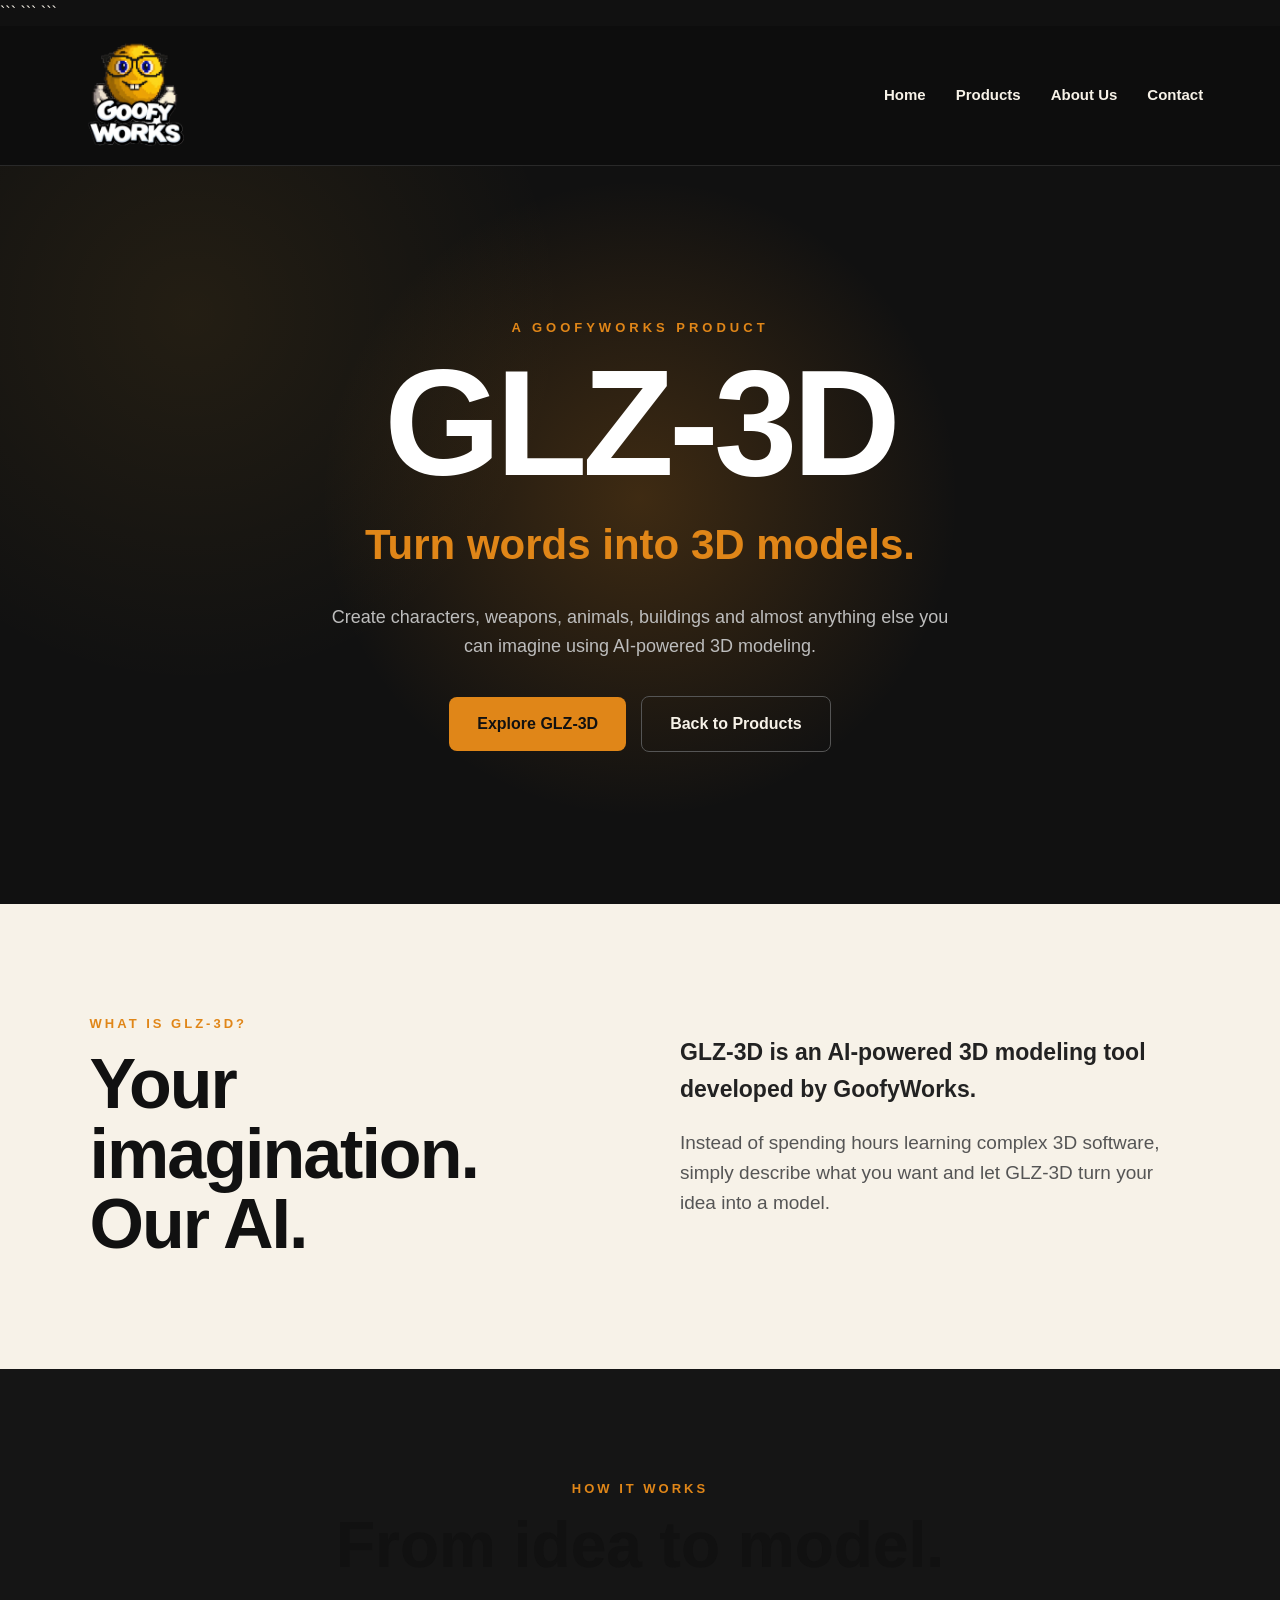
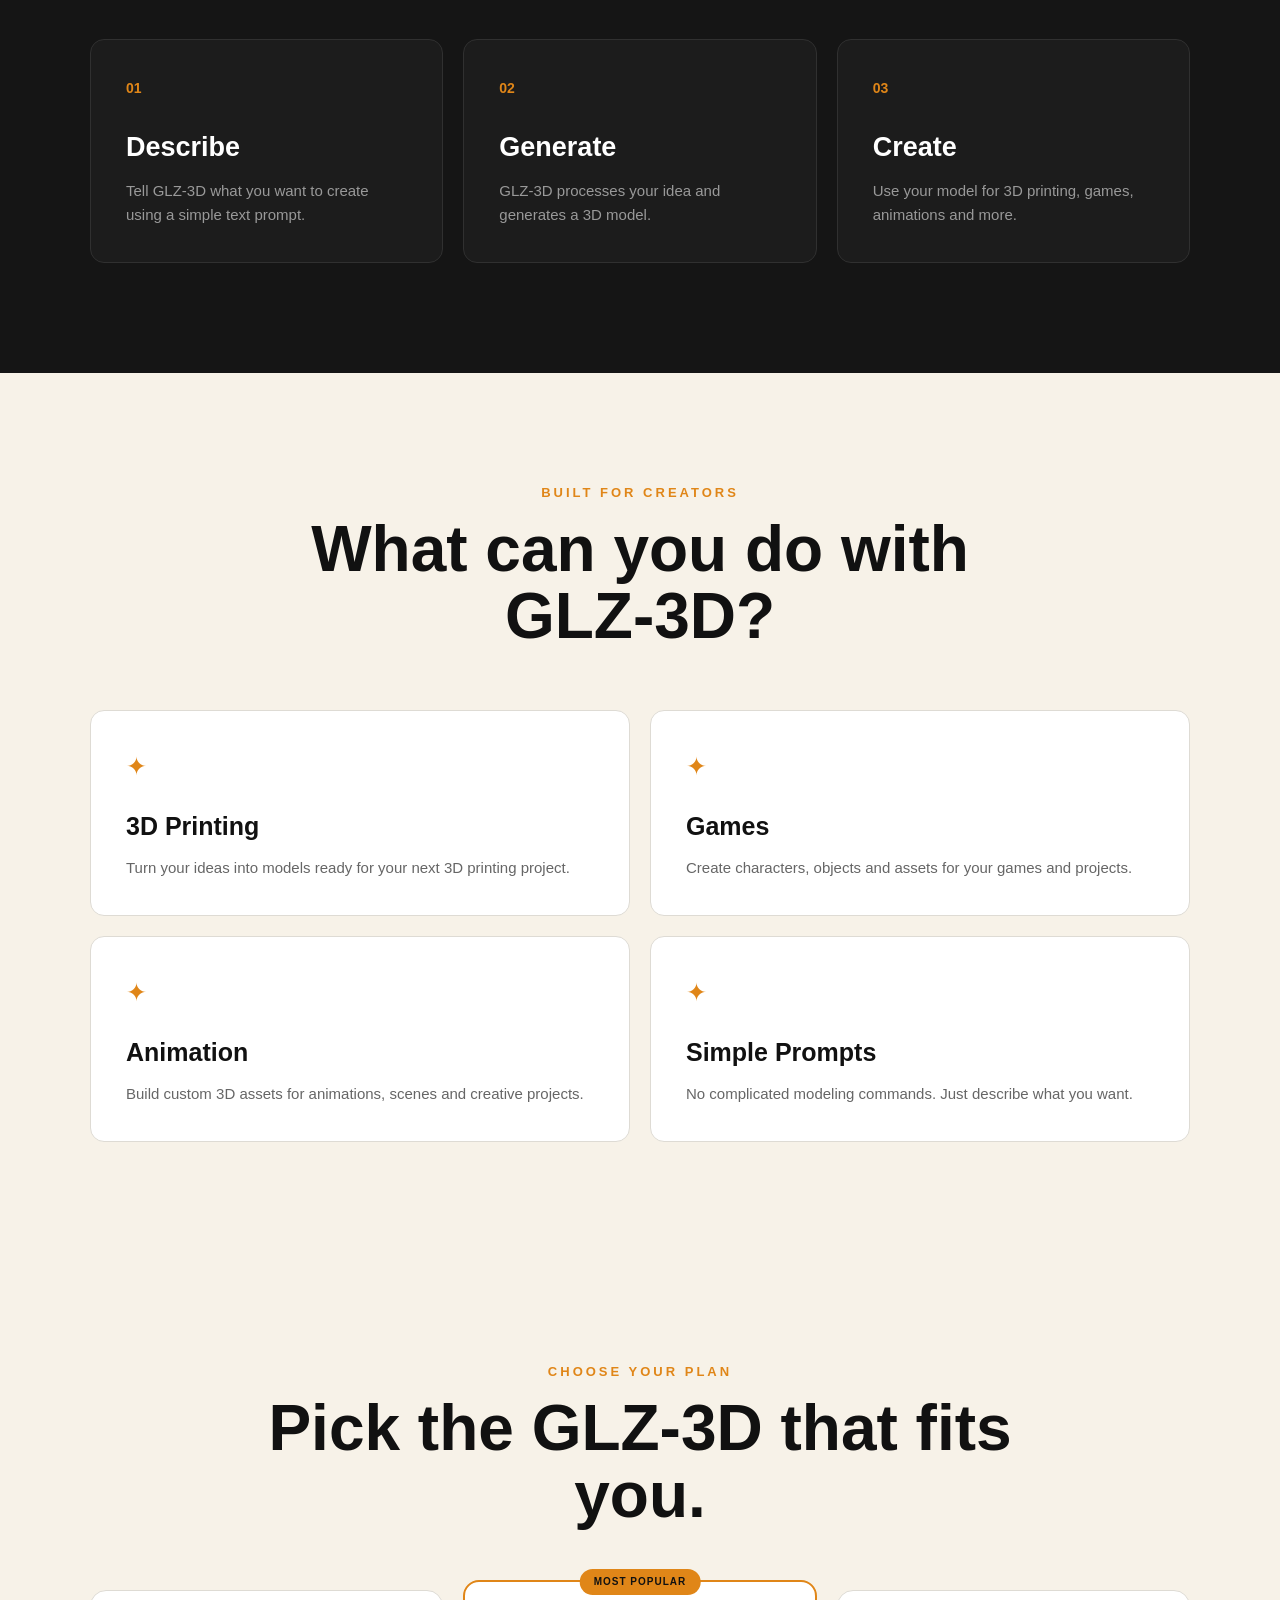
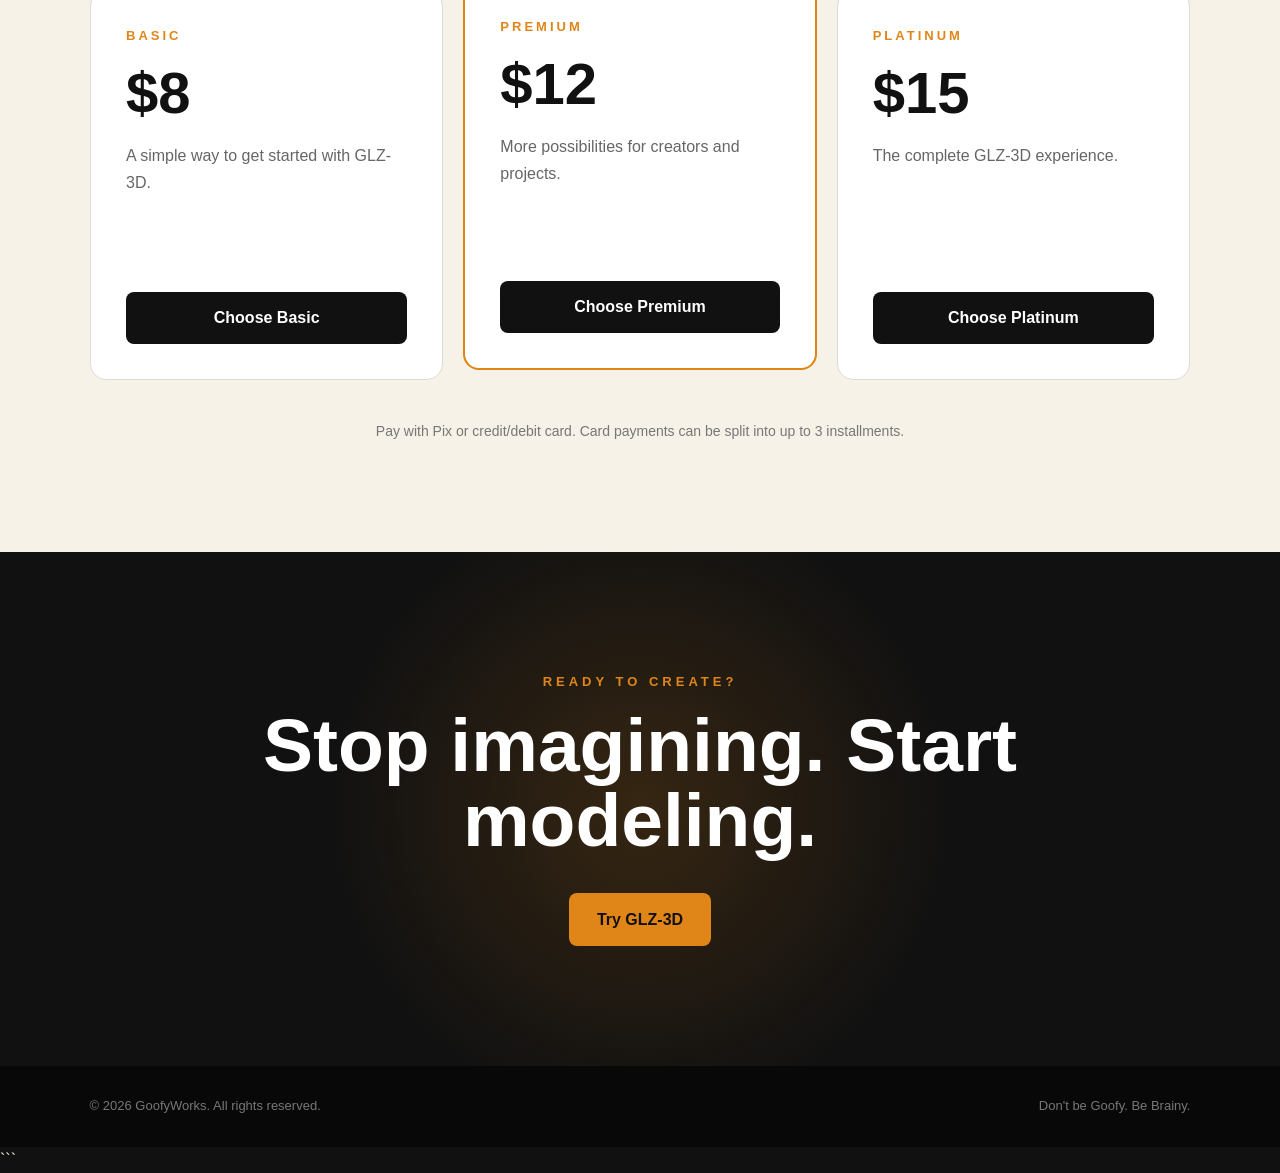
==== pages/glz-3d.html @ abd8f575 "Initial GoofyWorks website" ====
<!DOCTYPE html>

<html lang="en">
<head>
    <meta charset="UTF-8">
    <meta name="viewport" content="width=device-width, initial-scale=1.0">

```
<title>GLZ-3D — GoofyWorks</title>

<link rel="stylesheet" href="../assets/css/style.css">
```

</head>

<body>

```
<!-- HEADER -->
<header class="header">

    <a href="../index.html" class="logo">
        <img src="../assets/img/logo.png" alt="GoofyWorks">
    </a>

    <nav class="nav">
        <a href="../index.html">Home</a>
        <a href="products.html">Products</a>
        <a href="about.html">About Us</a>
        <a href="contact.html">Contact</a>
    </nav>

</header>


<!-- GLZ-3D HERO -->
<main>

    <section class="glz-hero">

        <div class="glz-hero-content">

            <p class="glz-label">
                A GOOFYWORKS PRODUCT
            </p>

            <h1>
                GLZ-3D
            </h1>

            <h2>
                Turn words into 3D models.
            </h2>

            <p>
                Create characters, weapons, animals, buildings
                and almost anything else you can imagine
                using AI-powered 3D modeling.
            </p>

            <div class="glz-buttons">

                <a href="#features" class="hero-button">
                    Explore GLZ-3D
                </a>

                <a href="products.html" class="glz-secondary-button">
                    Back to Products
                </a>

            </div>

        </div>

    </section>


    <!-- ABOUT GLZ-3D -->
    <section class="glz-about">

        <div class="glz-section-heading">

            <p>
                WHAT IS GLZ-3D?
            </p>

            <h2>
                Your imagination.
                <br>
                Our AI.
            </h2>

        </div>

        <div class="glz-about-text">

            <p>
                GLZ-3D is an AI-powered 3D modeling tool
                developed by GoofyWorks.
            </p>

            <p>
                Instead of spending hours learning complex
                3D software, simply describe what you want
                and let GLZ-3D turn your idea into a model.
            </p>

        </div>

    </section>


    <!-- HOW IT WORKS -->
    <section class="glz-how">

        <div class="glz-section-title">

            <p>
                HOW IT WORKS
            </p>

            <h2>
                From idea to model.
            </h2>

        </div>


        <div class="glz-steps">

            <article class="glz-step">

                <span>
                    01
                </span>

                <h3>
                    Describe
                </h3>

                <p>
                    Tell GLZ-3D what you want to create
                    using a simple text prompt.
                </p>

            </article>


            <article class="glz-step">

                <span>
                    02
                </span>

                <h3>
                    Generate
                </h3>

                <p>
                    GLZ-3D processes your idea and generates
                    a 3D model.
                </p>

            </article>


            <article class="glz-step">

                <span>
                    03
                </span>

                <h3>
                    Create
                </h3>

                <p>
                    Use your model for 3D printing, games,
                    animations and more.
                </p>

            </article>

        </div>

    </section>


    <!-- FEATURES -->
    <section class="glz-features" id="features">

        <div class="glz-section-title">

            <p>
                BUILT FOR CREATORS
            </p>

            <h2>
                What can you do with GLZ-3D?
            </h2>

        </div>


        <div class="glz-feature-grid">

            <article class="glz-feature-card">

                <span>
                    ✦
                </span>

                <h3>
                    3D Printing
                </h3>

                <p>
                    Turn your ideas into models ready
                    for your next 3D printing project.
                </p>

            </article>


            <article class="glz-feature-card">

                <span>
                    ✦
                </span>

                <h3>
                    Games
                </h3>

                <p>
                    Create characters, objects and assets
                    for your games and projects.
                </p>

            </article>


            <article class="glz-feature-card">

                <span>
                    ✦
                </span>

                <h3>
                    Animation
                </h3>

                <p>
                    Build custom 3D assets for animations,
                    scenes and creative projects.
                </p>

            </article>


            <article class="glz-feature-card">

                <span>
                    ✦
                </span>

                <h3>
                    Simple Prompts
                </h3>

                <p>
                    No complicated modeling commands.
                    Just describe what you want.
                </p>

            </article>

        </div>

    </section>


<!-- PRICING -->
<section class="glz-pricing">

    <div class="glz-section-title">

        <p>
            CHOOSE YOUR PLAN
        </p>

        <h2>
            Pick the GLZ-3D
            that fits you.
        </h2>

    </div>


    <div class="glz-pricing-grid">

        <article class="glz-plan">

            <span class="glz-plan-name">
                BASIC
            </span>

            <h3>
                $8
            </h3>

            <p>
                A simple way to get started
                with GLZ-3D.
            </p>

            <a href="#" class="glz-plan-button">
                Choose Basic
            </a>

        </article>


        <article class="glz-plan glz-plan-featured">

            <span class="glz-plan-badge">
                MOST POPULAR
            </span>

            <span class="glz-plan-name">
                PREMIUM
            </span>

            <h3>
                $12
            </h3>

            <p>
                More possibilities for
                creators and projects.
            </p>

            <a href="#" class="glz-plan-button">
                Choose Premium
            </a>

        </article>


        <article class="glz-plan">

            <span class="glz-plan-name">
                PLATINUM
            </span>

            <h3>
                $15
            </h3>

            <p>
                The complete GLZ-3D
                experience.
            </p>

            <a href="#" class="glz-plan-button">
                Choose Platinum
            </a>

        </article>

    </div>


    <p class="glz-payment-info">
        Pay with Pix or credit/debit card.
        Card payments can be split into up to
        3 installments.
    </p>

</section>



    <!-- CTA -->
    <section class="glz-cta">

        <p>
            READY TO CREATE?
        </p>

        <h2>
            Stop imagining.
            Start modeling.
        </h2>

        <a href="#" class="hero-button">
            Try GLZ-3D
        </a>

    </section>

</main>


<!-- FOOTER -->
<footer class="footer">

    <p>
        © 2026 GoofyWorks. All rights reserved.
    </p>

    <p>
        Don't be Goofy. Be Brainy.
    </p>

</footer>
```

</body>
</html>
---- assets/css/style.css ----
/* ================================
   GOOFYWORKS - GLOBAL
================================ */

* {
    margin: 0;
    padding: 0;
    box-sizing: border-box;
}

html {
    scroll-behavior: smooth;
}

body {
    font-family: Arial, Helvetica, sans-serif;
    background: #111111;
    color: #f7f2e8;
    line-height: 1.6;
}

a {
    color: inherit;
    text-decoration: none;
}


/* ================================
   HEADER
================================ */

    .header {
    width: 100%;
    padding: 12px 6%;
    display: flex;
    align-items: center;
    justify-content: space-between;

    background: #0d0d0d;
    border-bottom: 1px solid #292929;

    position: sticky;
    top: 0;
    z-index: 1000;
}

.logo img {
    width: 115px;
    display: block;
}

.nav {
    display: flex;
    align-items: center;
    gap: 30px;
}

.nav a {
    font-size: 15px;
    font-weight: 600;
    color: #f7f2e8;

    transition: color 0.25s ease;
}

.nav a:hover {
    color: #e08618;
}


/* ================================
   HERO
================================ */

.hero {
    min-height: 82vh;

    display: flex;
    align-items: center;
    justify-content: center;

    text-align: center;

    padding: 80px 7%;

    background:
        radial-gradient(
            circle at 50% 40%,
            rgba(224, 134, 24, 0.18),
            transparent 45%
        ),
        #111111;
}

.hero-content {
    max-width: 900px;
}

.hero-tag {
    margin-bottom: 20px;

    color: #e08618;

    font-size: 14px;
    font-weight: 800;
    letter-spacing: 4px;
}

.hero h1 {
    font-size: clamp(45px, 7vw, 90px);
    line-height: 1.02;
    margin-bottom: 25px;

    color: #ffffff;
}

.hero-description {
    max-width: 600px;
    margin: 0 auto 35px;

    color: #bdbdbd;
    font-size: 18px;
}

.hero-button {
    display: inline-block;

    padding: 14px 28px;

    background: #e08618;
    color: #111111;

    border-radius: 8px;

    font-weight: 800;

    transition:
        transform 0.25s ease,
        background 0.25s ease;
}

.hero-button:hover {
    background: #ffad32;
    transform: translateY(-3px);
}


/* ================================
   PRODUCTS
================================ */

.products-preview {
    padding: 100px 7%;

    background: #f7f2e8;
    color: #111111;
}

.section-title {
    text-align: center;
    margin-bottom: 55px;
}

.section-title p,
.section-label {
    color: #e08618;

    font-size: 13px;
    font-weight: 800;
    letter-spacing: 3px;
}

.section-title h2 {
    margin-top: 8px;

    font-size: clamp(36px, 5vw, 60px);
}


/* ================================
   PRODUCT CARDS
================================ */

.product-grid {
    max-width: 1200px;
    margin: 0 auto;

    display: grid;

    grid-template-columns: repeat(3, 1fr);

    gap: 20px;
}

.product-card {
    min-height: 230px;

    padding: 30px;

    background: #ffffff;

    border: 1px solid #dedbd4;
    border-radius: 14px;

    position: relative;
    overflow: hidden;

    transition:
        transform 0.25s ease,
        box-shadow 0.25s ease;
}

.product-card::before {
    content: "";

    position: absolute;

    width: 90px;
    height: 90px;

    background: #e08618;

    border-radius: 50%;

    top: -45px;
    right: -45px;

    opacity: 0.25;
}

.product-card:hover {
    transform: translateY(-8px);

    box-shadow:
        0 15px 35px rgba(0, 0, 0, 0.12);
}

.product-number {
    font-size: 13px;
    font-weight: 800;

    color: #e08618;
}

.product-card h3 {
    margin-top: 25px;

    font-size: 26px;
}

.product-card p {
    margin: 8px 0 25px;

    color: #666666;
}

.product-card a {
    font-weight: 800;

    color: #111111;

    transition: color 0.2s ease;
}

.product-card a:hover {
    color: #e08618;
}


/* ================================
   ABOUT
================================ */

.about-preview {
    padding: 110px 7%;

    display: grid;

    grid-template-columns: 1fr 1fr;

    gap: 80px;

    align-items: center;

    background: #151515;
}

.about-preview h2 {
    margin-top: 15px;

    max-width: 600px;

    font-size: clamp(36px, 5vw, 65px);
    line-height: 1.05;

    color: #ffffff;
}

.about-preview > p {
    max-width: 550px;

    color: #bdbdbd;

    font-size: 19px;
}


/* ================================
   FOOTER
================================ */

.footer {
    padding: 30px 7%;

    display: flex;
    justify-content: space-between;
    gap: 20px;

    background: #080808;

    color: #777777;

    font-size: 13px;
}


/* ================================
   RESPONSIVE
================================ */

@media (max-width: 850px) {

    .header {
        padding: 16px 5%;
    }

    .nav {
        gap: 15px;
    }

    .nav a {
        font-size: 13px;
    }

    .product-grid {
        grid-template-columns: repeat(2, 1fr);
    }

    .about-preview {
        grid-template-columns: 1fr;
        gap: 35px;
    }
}


@media (max-width: 600px) {

    .header {
        flex-direction: column;
        gap: 18px;
    }

    .hero {
        min-height: 75vh;
        padding: 70px 5%;
    }

    .hero h1 {
        font-size: 45px;
    }

    .product-grid {
        grid-template-columns: 1fr;
    }

    .products-preview {
        padding: 75px 5%;
    }

    .about-preview {
        padding: 75px 5%;
    }

    .footer {
        flex-direction: column;
        text-align: center;
    }
}

/* ============================= */
/* PRODUCTS PAGE                 */
/* ============================= */

.products-page {
padding: 100px 7%;
min-height: 85vh;
background:
radial-gradient(
circle at 80% 20%,
rgba(224, 134, 24, 0.12),
transparent 35%
),
#111111;
}

.products-page-title {
max-width: 850px;
margin: 0 auto 70px;
text-align: center;
}

.products-page-title > p:first-child {
color: #e08618;
font-size: 13px;
font-weight: 800;
letter-spacing: 3px;
}

.products-page-title h1 {
margin-top: 10px;
font-size: clamp(48px, 7vw, 80px);
line-height: 1;
color: #ffffff;
}

.products-page-description {
margin: 25px auto 0;
max-width: 600px;
color: #bdbdbd;
font-size: 18px;
}

/* PRODUCT LIST */

.products-list {
max-width: 1100px;
margin: 0 auto;
display: grid;
grid-template-columns: repeat(2, 1fr);
gap: 22px;
}

/* PRODUCT CARD */

.product-page-card {
position: relative;
padding: 35px;
min-height: 300px;
background: #191919;
border: 1px solid #303030;
border-radius: 16px;
overflow: hidden;

transition:
    transform 0.25s ease,
    border-color 0.25s ease,
    box-shadow 0.25s ease;

}

.product-page-card:hover {
transform: translateY(-6px);
border-color: #e08618;
box-shadow:
0 15px 35px rgba(0, 0, 0, 0.25);
}

/* ORANGE DECORATION */

.product-page-card::after {
content: "";


position: absolute;

width: 150px;
height: 150px;

right: -75px;
bottom: -75px;

background: #e08618;

border-radius: 50%;

opacity: 0.08;

transition:
    transform 0.3s ease,
    opacity 0.3s ease;

}

.product-page-card:hover::after {
transform: scale(1.4);
opacity: 0.13;
}

/* NUMBER */

.product-page-card .product-number {
color: #e08618;
}

/* STATUS */

.product-status {
display: inline-block;


margin-left: 15px;

padding: 4px 9px;

border-radius: 20px;

background: rgba(224, 134, 24, 0.12);

color: #e08618;

font-size: 10px;
font-weight: 800;

letter-spacing: 1px;


}

.product-status.coming {
background: rgba(255, 255, 255, 0.06);
color: #777777;
}

/* PRODUCT NAME */

.product-page-card h2 {
margin-top: 28px;


font-size: 34px;

color: #ffffff;

}

/* PRODUCT TYPE */

.product-page-card h3 {
margin-top: 5px;

font-size: 16px;
font-weight: 600;

color: #e08618;

}

/* DESCRIPTION */

.product-page-card > p {
max-width: 500px;

margin-top: 18px;

color: #a7a7a7;

font-size: 15px;

}

/* BUTTON */

.product-button {
display: inline-block;


margin-top: 25px;

padding: 11px 18px;

background: #e08618;

color: #111111;

border-radius: 7px;

font-size: 14px;
font-weight: 800;

transition:
    transform 0.2s ease,
    background 0.2s ease;

}

.product-button:hover {
background: #ffad32;
transform: translateX(4px);
}

/* FEATURED GLZ-3D */

.product-page-card.featured {
border-color: rgba(224, 134, 24, 0.45);
background:
linear-gradient(
135deg,
rgba(224, 134, 24, 0.10),
#191919 55%
);
}

/* MOBILE */

@media (max-width: 700px) {


.products-page {
    padding: 75px 5%;
}

.products-list {
    grid-template-columns: 1fr;
}

.product-page-card {
    min-height: auto;
    padding: 28px;
}

}

/* ============================= */
/* GLZ-3D PAGE                   */
/* ============================= */

.glz-hero {
min-height: 82vh;
display: flex;
align-items: center;
justify-content: center;
text-align: center;
padding: 90px 7%;


background:
    radial-gradient(
        circle at 50% 45%,
        rgba(224, 134, 24, 0.22),
        transparent 42%
    ),
    radial-gradient(
        circle at 15% 20%,
        rgba(255, 181, 46, 0.08),
        transparent 30%
    ),
    #111111;


}

.glz-hero-content {
max-width: 850px;
}

.glz-label {
margin-bottom: 18px;


color: #e08618;

font-size: 13px;
font-weight: 800;

letter-spacing: 4px;


}

.glz-hero h1 {
font-size: clamp(75px, 13vw, 150px);
line-height: 0.9;


color: #ffffff;

letter-spacing: -5px;


}

.glz-hero h2 {
margin-top: 20px;


font-size: clamp(25px, 4vw, 42px);

color: #e08618;


}

.glz-hero-content > p:last-of-type {
max-width: 650px;


margin: 25px auto 35px;

color: #bdbdbd;

font-size: 18px;


}

.glz-buttons {
display: flex;
justify-content: center;
align-items: center;
gap: 15px;
flex-wrap: wrap;
}

.glz-secondary-button {
display: inline-block;


padding: 14px 28px;

border: 1px solid #555555;
border-radius: 8px;

color: #f7f2e8;

font-weight: 800;

transition:
    border-color 0.25s ease,
    color 0.25s ease,
    transform 0.25s ease;


}

.glz-secondary-button:hover {
border-color: #e08618;
color: #e08618;
transform: translateY(-3px);
}

/* ============================= */
/* GLZ ABOUT                     */
/* ============================= */

.glz-about {
padding: 110px 7%;


display: grid;
grid-template-columns: 1fr 1fr;
gap: 80px;
align-items: center;

background: #f7f2e8;
color: #111111;


}

.glz-section-heading > p,
.glz-section-title > p {
color: #e08618;


font-size: 13px;
font-weight: 800;

letter-spacing: 3px;


}

.glz-section-heading h2 {
margin-top: 15px;


font-size: clamp(42px, 6vw, 70px);

line-height: 1;

letter-spacing: -2px;


}

.glz-about-text {
max-width: 600px;
}

.glz-about-text p {
margin-bottom: 20px;


color: #555555;

font-size: 19px;


}

.glz-about-text p:first-child {
color: #222222;


font-size: 23px;
font-weight: 700;


}

/* ============================= */
/* HOW IT WORKS                  */
/* ============================= */

.glz-how {
padding: 110px 7%;


background: #151515;


}

.glz-section-title {
max-width: 800px;


margin: 0 auto 60px;

text-align: center;


}

.glz-section-title h2 {
margin-top: 10px;


color: #ffffff;

font-size: clamp(40px, 5vw, 60px);

line-height: 1;


}

.glz-steps {
max-width: 1100px;


margin: 0 auto;

display: grid;
grid-template-columns: repeat(3, 1fr);

gap: 20px;


}

.glz-step {
padding: 35px;


background: #1c1c1c;

border: 1px solid #303030;
border-radius: 14px;

transition:
    transform 0.25s ease,
    border-color 0.25s ease;


}

.glz-step:hover {
transform: translateY(-7px);
border-color: #e08618;
}

.glz-step span {
color: #e08618;


font-size: 14px;
font-weight: 800;


}

.glz-step h3 {
margin-top: 25px;


color: #ffffff;

font-size: 27px;


}

.glz-step p {
margin-top: 10px;


color: #999999;

font-size: 15px;


}

/* ============================= */
/* FEATURES                      */
/* ============================= */

.glz-features {
padding: 110px 7%;


background: #f7f2e8;


}

.glz-features .glz-section-title h2 {
color: #111111;
}

.glz-feature-grid {
max-width: 1100px;


margin: 0 auto;

display: grid;
grid-template-columns: repeat(2, 1fr);

gap: 20px;


}

.glz-feature-card {
padding: 35px;


background: #ffffff;

border: 1px solid #dedbd4;
border-radius: 14px;

transition:
    transform 0.25s ease,
    box-shadow 0.25s ease;


}

.glz-feature-card:hover {
transform: translateY(-6px);


box-shadow:
    0 15px 35px rgba(0, 0, 0, 0.12);


}

.glz-feature-card span {
color: #e08618;


font-size: 25px;


}

.glz-feature-card h3 {
margin-top: 20px;


color: #111111;

font-size: 25px;


}

.glz-feature-card p {
margin-top: 10px;


color: #666666;

font-size: 15px;


}

/* ============================= */
/* CTA                           */
/* ============================= */

.glz-cta {
padding: 120px 7%;


text-align: center;

background:
    radial-gradient(
        circle at 50% 50%,
        rgba(224, 134, 24, 0.18),
        transparent 45%
    ),
    #111111;


}

.glz-cta > p {
color: #e08618;


font-size: 13px;
font-weight: 800;

letter-spacing: 4px;


}

.glz-cta h2 {
max-width: 800px;


margin: 15px auto 35px;

color: #ffffff;

font-size: clamp(42px, 6vw, 75px);

line-height: 1;

}

/* ============================= */
/* GLZ MOBILE                    */
/* ============================= */

@media (max-width: 750px) {

.glz-hero {
    min-height: 75vh;
    padding: 75px 5%;
}

.glz-hero h1 {
    font-size: 80px;
    letter-spacing: -3px;
}

.glz-about {
    grid-template-columns: 1fr;
    gap: 40px;

    padding: 80px 5%;
}

.glz-how {
    padding: 80px 5%;
}

.glz-steps {
    grid-template-columns: 1fr;
}

.glz-features {
    padding: 80px 5%;
}

.glz-feature-grid {
    grid-template-columns: 1fr;
}

.glz-cta {
    padding: 90px 5%;
}

}

/* ============================= */
/* GLZ-3D PAGE                   */
/* ============================= */

.glz-hero {
min-height: 82vh;
display: flex;
align-items: center;
justify-content: center;
text-align: center;
padding: 90px 7%;


background:
    radial-gradient(
        circle at 50% 45%,
        rgba(224, 134, 24, 0.22),
        transparent 42%
    ),
    radial-gradient(
        circle at 15% 20%,
        rgba(255, 181, 46, 0.08),
        transparent 30%
    ),
    #111111;


}

.glz-hero-content {
max-width: 850px;
}

.glz-label {
margin-bottom: 18px;


color: #e08618;

font-size: 13px;
font-weight: 800;

letter-spacing: 4px;


}

.glz-hero h1 {
font-size: clamp(75px, 13vw, 150px);
line-height: 0.9;


color: #ffffff;

letter-spacing: -5px;


}

.glz-hero h2 {
margin-top: 20px;


font-size: clamp(25px, 4vw, 42px);

color: #e08618;


}

.glz-hero-content > p:last-of-type {
max-width: 650px;


margin: 25px auto 35px;

color: #bdbdbd;

font-size: 18px;


}

.glz-buttons {
display: flex;
justify-content: center;
align-items: center;
gap: 15px;
flex-wrap: wrap;
}

.glz-secondary-button {
display: inline-block;


padding: 14px 28px;

border: 1px solid #555555;
border-radius: 8px;

color: #f7f2e8;

font-weight: 800;

transition:
    border-color 0.25s ease,
    color 0.25s ease,
    transform 0.25s ease;


}

.glz-secondary-button:hover {
border-color: #e08618;
color: #e08618;
transform: translateY(-3px);
}

/* ============================= */
/* GLZ ABOUT                     */
/* ============================= */

.glz-about {
padding: 110px 7%;


display: grid;
grid-template-columns: 1fr 1fr;
gap: 80px;
align-items: center;

background: #f7f2e8;
color: #111111;


}

.glz-section-heading > p,
.glz-section-title > p {
color: #e08618;


font-size: 13px;
font-weight: 800;

letter-spacing: 3px;


}

.glz-section-heading h2 {
margin-top: 15px;


font-size: clamp(42px, 6vw, 70px);

line-height: 1;

letter-spacing: -2px;

}

.glz-about-text {
max-width: 600px;
}

.glz-about-text p {
margin-bottom: 20px;


color: #555555;

font-size: 19px;


}

.glz-about-text p:first-child {
color: #222222;


font-size: 23px;
font-weight: 700;


}

/* ============================= */
/* HOW IT WORKS                  */
/* ============================= */

.glz-how {
padding: 110px 7%;


background: #151515;


}

.glz-section-title {
max-width: 800px;


margin: 0 auto 60px;

text-align: center;


}

.glz-section-title h2 {
margin-top: 10px;


color: #ffffff;

font-size: clamp(40px, 5vw, 60px);

line-height: 1;


}

.glz-steps {
max-width: 1100px;


margin: 0 auto;

display: grid;
grid-template-columns: repeat(3, 1fr);

gap: 20px;

}

.glz-step {
padding: 35px;


background: #1c1c1c;

border: 1px solid #303030;
border-radius: 14px;

transition:
    transform 0.25s ease,
    border-color 0.25s ease;


}

.glz-step:hover {
transform: translateY(-7px);
border-color: #e08618;
}

.glz-step span {
color: #e08618;


font-size: 14px;
font-weight: 800;


}

.glz-step h3 {
margin-top: 25px;


color: #ffffff;

font-size: 27px;


}

.glz-step p {
margin-top: 10px;


color: #999999;

font-size: 15px;


}

/* ============================= */
/* FEATURES                      */
/* ============================= */

.glz-features {
padding: 110px 7%;


background: #f7f2e8;


}

.glz-features .glz-section-title h2 {
color: #111111;
}

.glz-feature-grid {
max-width: 1100px;


margin: 0 auto;

display: grid;
grid-template-columns: repeat(2, 1fr);

gap: 20px;


}

.glz-feature-card {
padding: 35px;


background: #ffffff;

border: 1px solid #dedbd4;
border-radius: 14px;

transition:
    transform 0.25s ease,
    box-shadow 0.25s ease;


}

.glz-feature-card:hover {
transform: translateY(-6px);


box-shadow:
    0 15px 35px rgba(0, 0, 0, 0.12);


}

.glz-feature-card span {
color: #e08618;


font-size: 25px;


}

.glz-feature-card h3 {
margin-top: 20px;


color: #111111;

font-size: 25px;


}

.glz-feature-card p {
margin-top: 10px;


color: #666666;

font-size: 15px;


}

/* ============================= */
/* CTA                           */
/* ============================= */

.glz-cta {
padding: 120px 7%;


text-align: center;

background:
    radial-gradient(
        circle at 50% 50%,
        rgba(224, 134, 24, 0.18),
        transparent 45%
    ),
    #111111;


}

.glz-cta > p {
color: #e08618;


font-size: 13px;
font-weight: 800;

letter-spacing: 4px;


}

.glz-cta h2 {
max-width: 800px;


margin: 15px auto 35px;

color: #ffffff;

font-size: clamp(42px, 6vw, 75px);

line-height: 1;


}

/* ============================= */
/* GLZ MOBILE                    */
/* ============================= */

@media (max-width: 750px) {


.glz-hero {
    min-height: 75vh;
    padding: 75px 5%;
}

.glz-hero h1 {
    font-size: 80px;
    letter-spacing: -3px;
}

.glz-about {
    grid-template-columns: 1fr;
    gap: 40px;

    padding: 80px 5%;
}

.glz-how {
    padding: 80px 5%;
}

.glz-steps {
    grid-template-columns: 1fr;
}

.glz-features {
    padding: 80px 5%;
}

.glz-feature-grid {
    grid-template-columns: 1fr;
}

.glz-cta {
    padding: 90px 5%;
}


}


/* =========================================
   ABOUT US PAGE
   ========================================= */

.about-hero {
    min-height: 75vh;
    padding: 100px 7%;
    display: flex;
    align-items: center;
    justify-content: center;
    text-align: center;
    background: #111111;
    color: #ffffff;
}

.about-hero-content {
    max-width: 900px;
}

.about-hero-content > p:first-child {
    margin-bottom: 20px;
    color: #e08618;
    font-size: 13px;
    font-weight: 800;
    letter-spacing: 4px;
}

.about-hero h1 {
    margin-bottom: 30px;
    font-size: clamp(48px, 7vw, 90px);
    line-height: 1;
}

.about-hero-content > p:last-child {
    max-width: 650px;
    margin: 0 auto;
    color: #bdbdbd;
    font-size: 18px;
}


/* OUR IDEA */

.about-idea {
    padding: 100px 7%;
    display: grid;
    grid-template-columns: 1fr 1fr;
    gap: 70px;
    align-items: center;
    background: #f7f2e8;
    color: #111111;
}

.about-section-label p,
.about-section-title > p,
.about-section-label-small {
    color: #e08618;
    font-size: 13px;
    font-weight: 800;
    letter-spacing: 3px;
}

.about-section-label h2,
.about-section-title h2 {
    margin-top: 15px;
    max-width: 600px;
    font-size: clamp(38px, 5vw, 62px);
    line-height: 1.05;
}

.about-section-text {
    max-width: 600px;
}

.about-section-text p {
    color: #555555;
    font-size: 19px;
    line-height: 1.8;
}


/* OUR STORY */

.about-story {
    padding: 100px 7%;
    display: grid;
    grid-template-columns: 1.1fr 0.9fr;
    gap: 70px;
    align-items: center;
    background: #181818;
    color: #ffffff;
}

.about-story-content > p:first-child {
    margin-bottom: 15px;
    color: #ffb52e;
    font-size: 13px;
    font-weight: 800;
    letter-spacing: 3px;
}

.about-story-content h2 {
    max-width: 700px;
    font-size: clamp(42px, 6vw, 72px);
    line-height: 1;
}

.about-story-content > p:last-child {
    margin-top: 25px;
    color: #ffb52e;
    font-size: 20px;
    font-weight: 700;
}

.about-story-decoration {
    display: grid;
    grid-template-columns: 1fr 1fr;
    gap: 12px;
}

.about-story-decoration span {
    min-height: 110px;
    padding: 25px;
    display: flex;
    align-items: flex-end;
    border: 1px solid #333333;
    border-radius: 12px;
    color: #777777;
    font-size: 12px;
    font-weight: 800;
    letter-spacing: 2px;
}

.about-story-decoration span:nth-child(2),
.about-story-decoration span:nth-child(6) {
    color: #e08618;
    border-color: #4a3218;
}


/* CEO */

.about-ceo {
    padding: 100px 7%;
    display: grid;
    grid-template-columns: 0.9fr 1.1fr;
    gap: 80px;
    align-items: center;
    background: #ffffff;
    color: #111111;
}

.ceo-image {
    width: 100%;
    max-width: 480px;
    aspect-ratio: 4 / 5;
    overflow: hidden;
    border-radius: 18px;
    background: #e08618;
}

.ceo-image img {
    width: 100%;
    height: 100%;
    display: block;
    object-fit: cover;
}

.ceo-content h2 {
    margin-top: 10px;
    font-size: clamp(42px, 5vw, 62px);
    line-height: 1;
}

.ceo-role {
    margin-top: 12px;
    color: #e08618;
    font-weight: 800;
}

.ceo-description {
    max-width: 600px;
    margin-top: 25px;
    color: #555555;
    font-size: 18px;
    line-height: 1.8;
}

.ceo-content blockquote {
    margin-top: 30px;
    padding-left: 20px;
    border-left: 4px solid #e08618;
    color: #222222;
    font-size: 27px;
    font-weight: 800;
}


/* WHY GOOFYWORKS */

.about-name {
    padding: 100px 7%;
    display: grid;
    grid-template-columns: 1fr 1fr;
    gap: 70px;
    align-items: center;
    background: #e08618;
    color: #111111;
}

.about-name .about-section-title > p {
    color: #111111;
}

.about-name-text {
    max-width: 600px;
}

.about-name-text p {
    margin-bottom: 25px;
    font-size: 19px;
    line-height: 1.8;
}

.about-name-text p:last-child {
    margin-bottom: 0;
    font-size: 24px;
    font-weight: 800;
}


/* VALUES */

.about-values {
    padding: 100px 7%;
    background: #f7f2e8;
    color: #111111;
}

.about-values .about-section-title {
    max-width: 800px;
    margin: 0 auto 55px;
    text-align: center;
}

.about-values .about-section-title h2 {
    margin-left: auto;
    margin-right: auto;
}

.about-values-grid {
    max-width: 1200px;
    margin: 0 auto;
    display: grid;
    grid-template-columns: repeat(3, 1fr);
    gap: 20px;
}

.about-value {
    min-height: 250px;
    padding: 30px;
    background: #ffffff;
    border: 1px solid #dedbd4;
    border-radius: 14px;
    transition: transform 0.25s ease, box-shadow 0.25s ease;
}

.about-value:hover {
    transform: translateY(-7px);
    box-shadow: 0 15px 30px rgba(0, 0, 0, 0.12);
}

.about-value > span {
    color: #e08618;
    font-size: 13px;
    font-weight: 800;
}

.about-value h3 {
    margin-top: 22px;
    font-size: 26px;
}

.about-value p {
    margin-top: 12px;
    color: #666666;
    line-height: 1.7;
}


/* FINAL CTA */

.about-final {
    padding: 110px 7%;
    text-align: center;
    background: #111111;
}

.about-final h2 {
    margin-bottom: 35px;
    color: #ffffff;
    font-size: clamp(42px, 6vw, 72px);
    line-height: 1;
}


/* RESPONSIVE */

@media (max-width: 850px) {

    .about-idea,
    .about-story,
    .about-ceo,
    .about-name {
        grid-template-columns: 1fr;
        gap: 50px;
    }

    .about-values-grid {
        grid-template-columns: 1fr;
    }

    .ceo-image {
        margin: 0 auto;
    }
}


@media (max-width: 600px) {

    .about-hero {
        min-height: 70vh;
        padding: 70px 5%;
    }

    .about-hero h1 {
        font-size: 48px;
    }

    .about-idea,
    .about-story,
    .about-ceo,
    .about-name,
    .about-values {
        padding: 75px 5%;
    }

    .about-story-decoration span {
        min-height: 90px;
        padding: 18px;
        font-size: 10px;
    }

    .about-final {
        padding: 80px 5%;
    }
}


/* =========================================
   GLZ-3D PRICING
   ========================================= */

.glz-pricing {
    padding: 110px 7%;
    background: #f7f2e8;
    color: #111111;
}

.glz-section-title {
    max-width: 750px;
    margin: 0 auto 60px;
    text-align: center;
}

.glz-section-title p {
    margin-bottom: 12px;
    color: #e08618;
    font-size: 13px;
    font-weight: 800;
    letter-spacing: 3px;
}

.glz-section-title h2 {
    font-size: clamp(40px, 5vw, 65px);
    line-height: 1.05;
}


/* PLAN CARDS */

.glz-pricing-grid {
    max-width: 1100px;
    margin: 0 auto;
    display: grid;
    grid-template-columns: repeat(3, 1fr);
    gap: 20px;
    align-items: stretch;
}

.glz-plan {
    position: relative;
    min-height: 390px;
    padding: 35px;
    display: flex;
    flex-direction: column;
    background: #ffffff;
    border: 1px solid #dedbd4;
    border-radius: 16px;
    transition:
        transform 0.25s ease,
        box-shadow 0.25s ease;
}

.glz-plan:hover {
    transform: translateY(-8px);
    box-shadow: 0 18px 35px rgba(0, 0, 0, 0.12);
}

.glz-plan-name {
    color: #e08618;
    font-size: 13px;
    font-weight: 800;
    letter-spacing: 3px;
}

.glz-plan h3 {
    margin-top: 18px;
    font-size: 58px;
    line-height: 1;
}

.glz-plan p {
    margin-top: 20px;
    color: #666666;
    font-size: 16px;
    line-height: 1.7;
}

.glz-plan-button {
    margin-top: auto;
    padding: 13px 20px;
    display: block;
    text-align: center;
    background: #111111;
    color: #ffffff;
    border-radius: 8px;
    font-weight: 800;
    transition:
        background 0.2s ease,
        transform 0.2s ease;
}

.glz-plan-button:hover {
    background: #e08618;
    color: #111111;
    transform: translateY(-2px);
}


/* FEATURED PLAN */

.glz-plan-featured {
    border: 2px solid #e08618;
    transform: translateY(-10px);
}

.glz-plan-featured:hover {
    transform: translateY(-16px);
}

.glz-plan-badge {
    position: absolute;
    top: -13px;
    left: 50%;
    transform: translateX(-50%);
    padding: 5px 14px;
    background: #e08618;
    color: #111111;
    border-radius: 20px;
    font-size: 10px;
    font-weight: 900;
    letter-spacing: 1px;
    white-space: nowrap;
}


/* PAYMENT INFO */

.glz-payment-info {
    max-width: 700px;
    margin: 40px auto 0;
    text-align: center;
    color: #777777;
    font-size: 14px;
}


/* RESPONSIVE */

@media (max-width: 850px) {

    .glz-pricing-grid {
        grid-template-columns: 1fr;
        max-width: 550px;
    }

    .glz-plan-featured {
        transform: none;
    }

    .glz-plan-featured:hover {
        transform: translateY(-8px);
    }

}


@media (max-width: 600px) {

    .glz-pricing {
        padding: 80px 5%;
    }

    .glz-plan {
        min-height: 350px;
        padding: 30px;
    }

}


.glz-section-title h2 {
    color: #111111;
}


/* =========================================
   CONTACT PAGE
   ========================================= */

.contact-hero {
    min-height: 70vh;
    padding: 100px 7%;
    display: flex;
    align-items: center;
    justify-content: center;
    text-align: center;
    background:
        radial-gradient(
            circle at 50% 45%,
            rgba(224, 134, 24, 0.20),
            transparent 45%
        ),
        #111111;
    color: #ffffff;
}

.contact-hero-content {
    max-width: 800px;
}

.contact-hero-content > p:first-child {
    margin-bottom: 20px;
    color: #e08618;
    font-size: 13px;
    font-weight: 800;
    letter-spacing: 4px;
}

.contact-hero h1 {
    margin-bottom: 25px;
    font-size: clamp(55px, 8vw, 95px);
    line-height: 1;
}

.contact-hero-content > p:last-child {
    max-width: 600px;
    margin: 0 auto;
    color: #bdbdbd;
    font-size: 18px;
}


/* CONTACT INFORMATION */

.contact-info {
    padding: 100px 7%;
    background: #f7f2e8;
    color: #111111;
}

.contact-section-title {
    max-width: 800px;
    margin: 0 auto 55px;
    text-align: center;
}

.contact-section-title > p,
.contact-form-title > p {
    margin-bottom: 12px;
    color: #e08618;
    font-size: 13px;
    font-weight: 800;
    letter-spacing: 3px;
}

.contact-section-title h2,
.contact-form-title h2 {
    font-size: clamp(38px, 5vw, 62px);
    line-height: 1.05;
}

.contact-grid {
    max-width: 1150px;
    margin: 0 auto;
    display: grid;
    grid-template-columns: repeat(3, 1fr);
    gap: 20px;
}

.contact-card {
    min-height: 290px;
    padding: 35px;
    display: flex;
    flex-direction: column;
    background: #ffffff;
    border: 1px solid #dedbd4;
    border-radius: 15px;
    transition:
        transform 0.25s ease,
        box-shadow 0.25s ease;
}

.contact-card:hover {
    transform: translateY(-8px);
    box-shadow: 0 15px 35px rgba(0, 0, 0, 0.12);
}

.contact-icon {
    width: 50px;
    height: 50px;
    margin-bottom: 25px;
    display: flex;
    align-items: center;
    justify-content: center;
    background: #e08618;
    border-radius: 10px;
    color: #111111;
    font-size: 16px;
    font-weight: 900;
}

.contact-card h3 {
    font-size: 25px;
}

.contact-card p {
    margin: 10px 0 20px;
    color: #666666;
    line-height: 1.6;
}

.contact-card a {
    margin-top: auto;
    color: #e08618;
    font-weight: 800;
    word-break: break-word;
}

.contact-card a:hover {
    color: #111111;
}


/* CONTACT FORM */

.contact-form-section {
    padding: 110px 7%;
    background: #181818;
    color: #ffffff;
}

.contact-form-title {
    max-width: 800px;
    margin: 0 auto 55px;
    text-align: center;
}

.contact-form-title h2 {
    color: #ffffff;
}

.contact-form {
    max-width: 900px;
    margin: 0 auto;
}

.form-row {
    display: grid;
    grid-template-columns: 1fr 1fr;
    gap: 20px;
}

.form-group {
    margin-bottom: 22px;
}

.form-group label {
    display: block;
    margin-bottom: 8px;
    color: #dddddd;
    font-size: 14px;
    font-weight: 700;
}

.form-group input,
.form-group textarea {
    width: 100%;
    padding: 15px 17px;
    border: 1px solid #383838;
    border-radius: 8px;
    outline: none;
    background: #111111;
    color: #ffffff;
    font-family: inherit;
    font-size: 15px;
    transition:
        border-color 0.2s ease,
        box-shadow 0.2s ease;
}

.form-group input::placeholder,
.form-group textarea::placeholder {
    color: #666666;
}

.form-group input:focus,
.form-group textarea:focus {
    border-color: #e08618;
    box-shadow: 0 0 0 3px rgba(224, 134, 24, 0.12);
}

.form-group textarea {
    resize: vertical;
}

.contact-form button {
    padding: 14px 28px;
    border: none;
    border-radius: 8px;
    background: #e08618;
    color: #111111;
    font-family: inherit;
    font-size: 15px;
    font-weight: 800;
    cursor: pointer;
    transition:
        transform 0.2s ease,
        background 0.2s ease;
}

.contact-form button:hover {
    background: #ffad32;
    transform: translateY(-3px);
}

.form-note {
    margin-top: 18px;
    text-align: center;
    color: #666666;
    font-size: 12px;
}


/* FINAL CTA */

.contact-final {
    padding: 110px 7%;
    text-align: center;
    background:
        radial-gradient(
            circle at 50% 50%,
            rgba(224, 134, 24, 0.20),
            transparent 45%
        ),
        #111111;
}

.contact-final h2 {
    margin-bottom: 35px;
    color: #ffffff;
    font-size: clamp(45px, 6vw, 75px);
    line-height: 1;
}


/* RESPONSIVE */

@media (max-width: 850px) {

    .contact-grid {
        grid-template-columns: 1fr;
        max-width: 550px;
    }

    .form-row {
        grid-template-columns: 1fr;
        gap: 0;
    }

}


@media (max-width: 600px) {

    .contact-hero {
        min-height: 65vh;
        padding: 75px 5%;
    }

    .contact-hero h1 {
        font-size: 55px;
    }

    .contact-info,
    .contact-form-section {
        padding: 80px 5%;
    }

    .contact-final {
        padding: 80px 5%;
    }

}
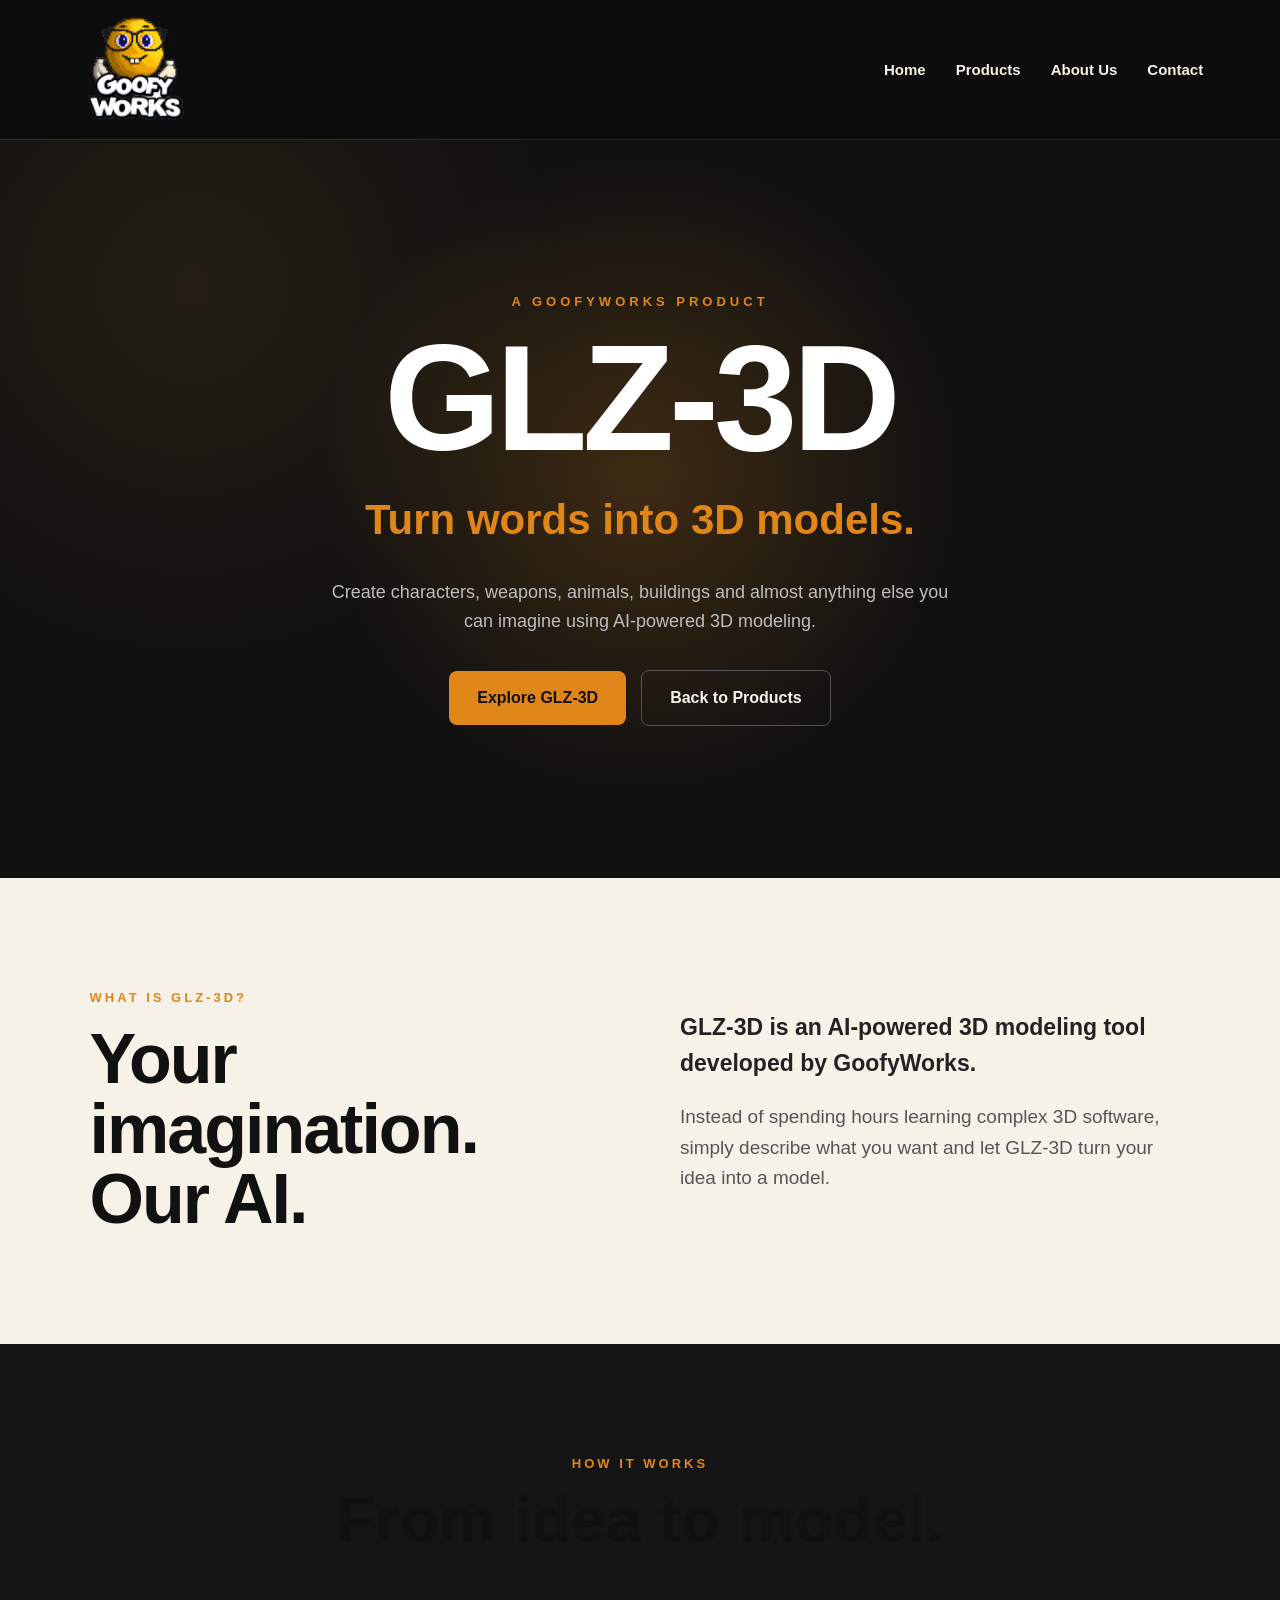
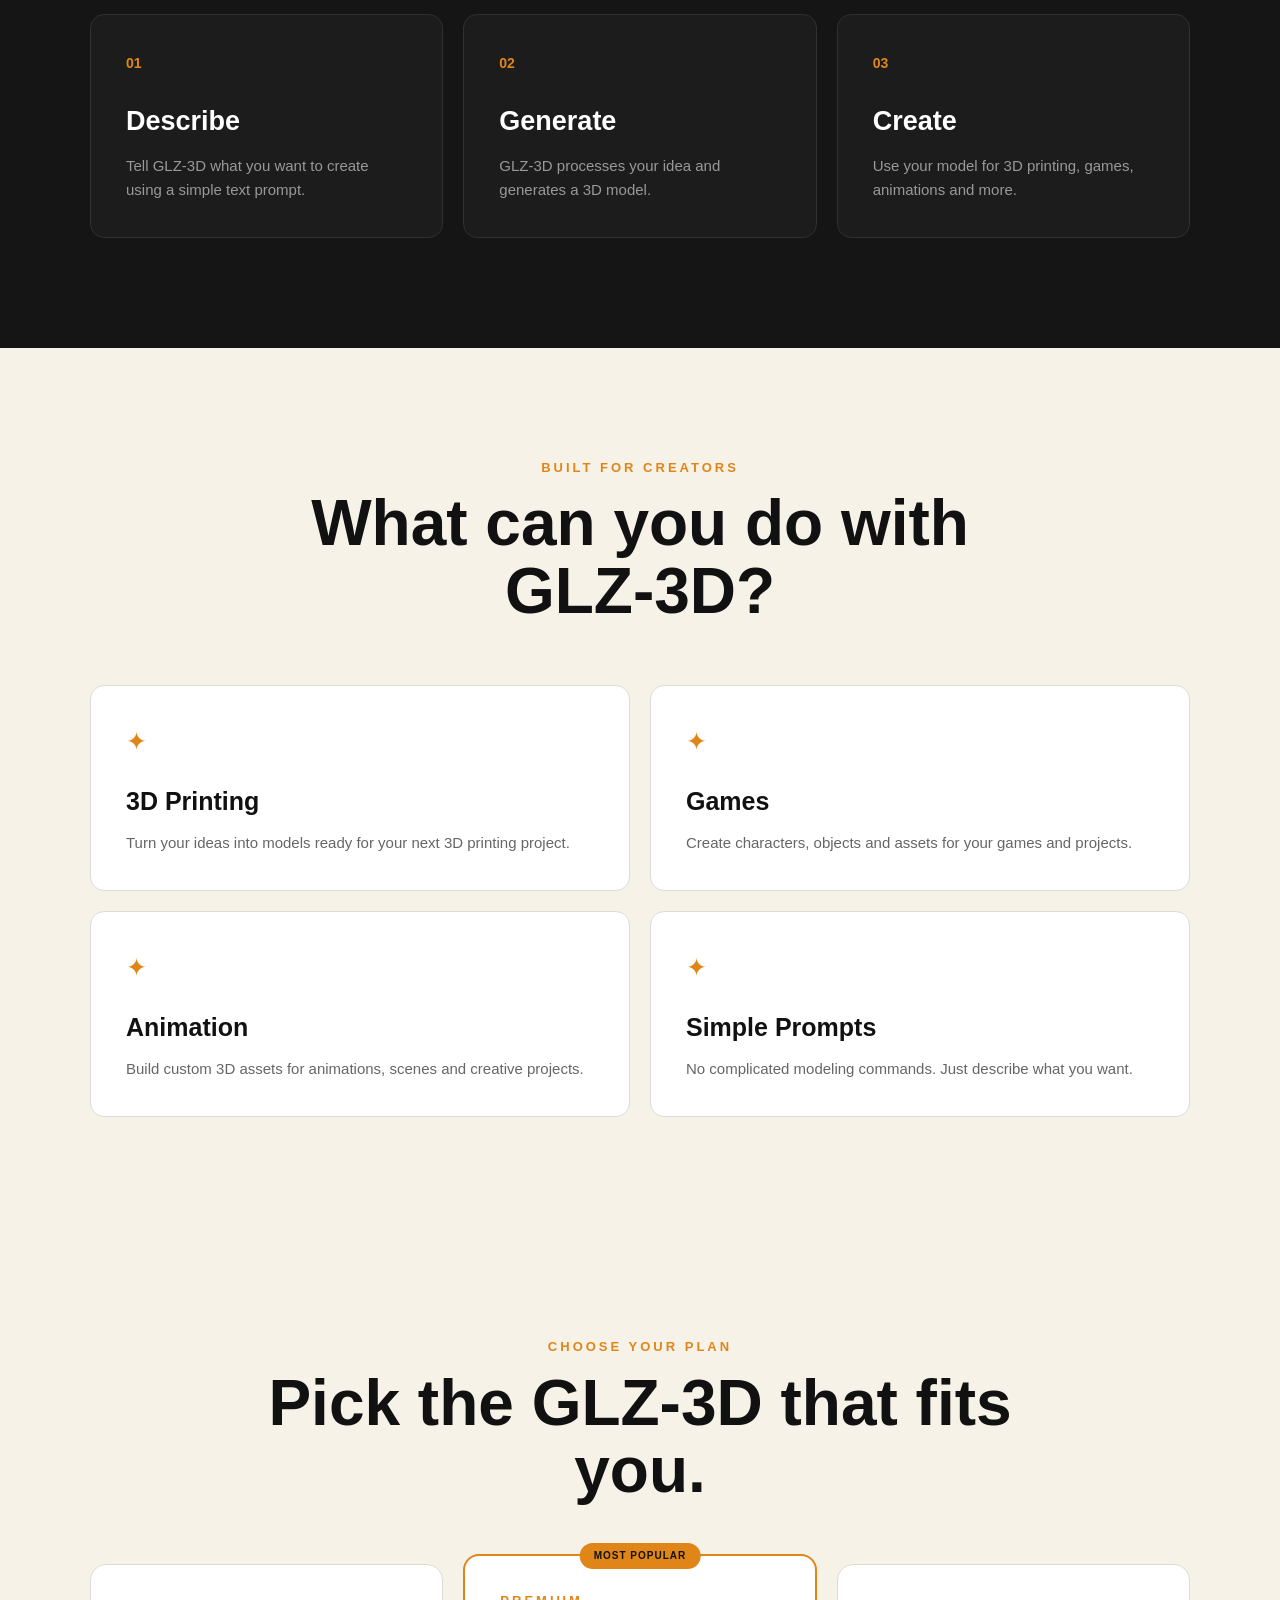
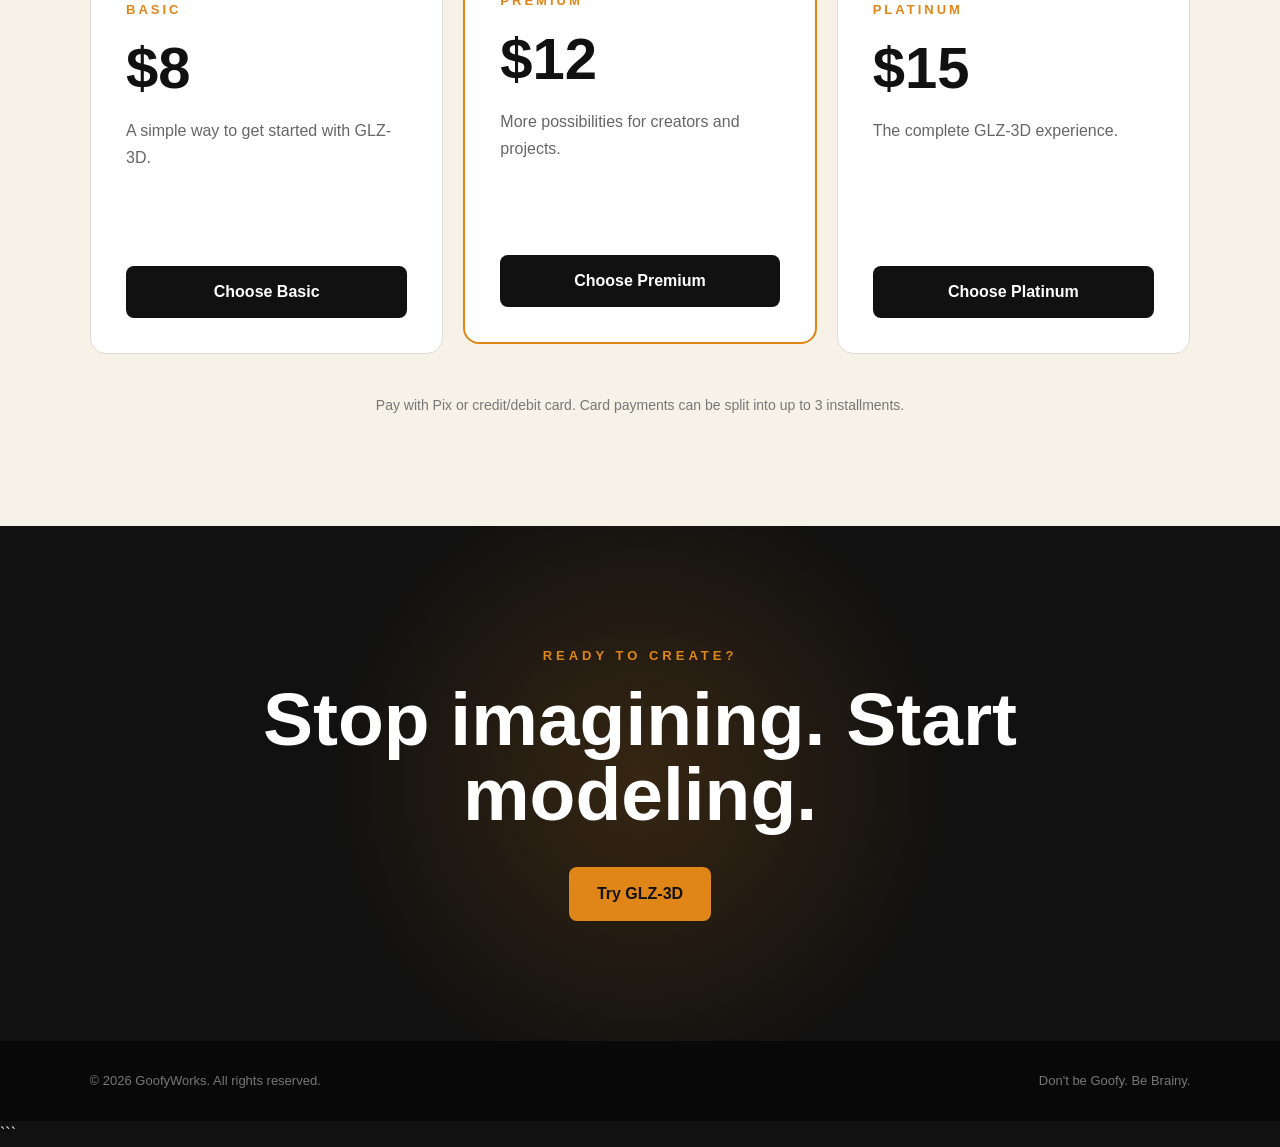
==== commit a8091c57: "Update website" ====
--- a/pages/glz-3d.html
+++ b/pages/glz-3d.html
@@ -5,17 +5,16 @@
     <meta charset="UTF-8">
     <meta name="viewport" content="width=device-width, initial-scale=1.0">
 
-```
 <title>GLZ-3D — GoofyWorks</title>
 
 <link rel="stylesheet" href="../assets/css/style.css">
-```
+
 
 </head>
 
 <body>
 
-```
+
 <!-- HEADER -->
 <header class="header">
 
